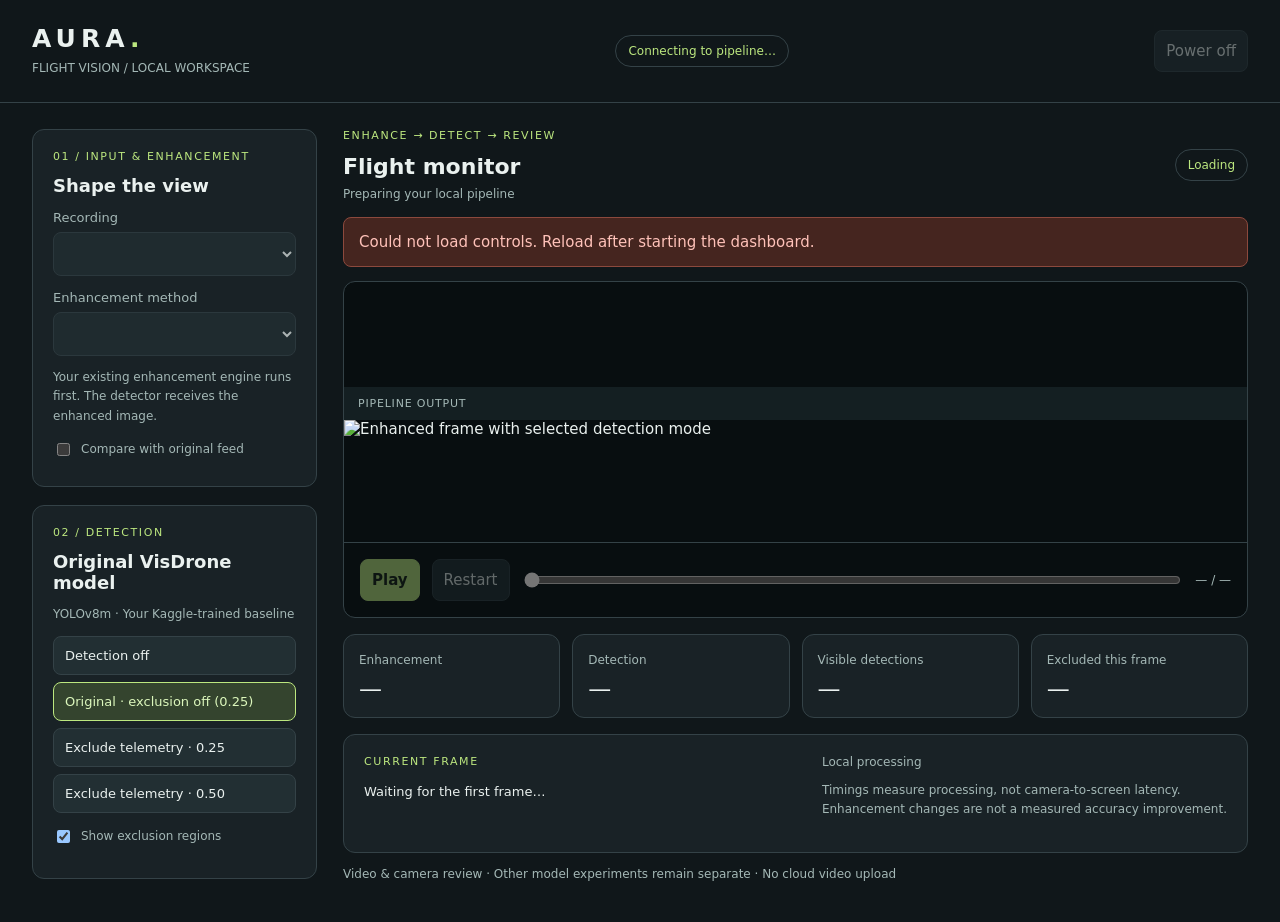
==== ML/dashboard/index.html @ fcadff4b "DONE ML DETECTIONS AND DASHBOARD" ====
<!doctype html>
<html lang="en"><head><meta charset="utf-8"><meta name="viewport" content="width=device-width, initial-scale=1"><title>AURA · Flight vision</title>
<style>
:root{color-scheme:dark;--bg:#10171a;--panel:#192226;--line:#344247;--text:#eaf1ef;--muted:#a4b8b6;--accent:#bce77f}*{box-sizing:border-box}body{margin:0;background:var(--bg);color:var(--text);font:15px system-ui,sans-serif}header{display:flex;align-items:center;justify-content:space-between;padding:24px 32px;border-bottom:1px solid var(--line)}h1{font-size:25px;letter-spacing:5px;margin:0}header p{margin:6px 0 0;color:var(--muted);font-size:12px}button,select,input{font:inherit}button,select{border:1px solid var(--line);background:#222f33;color:var(--text);border-radius:8px;padding:11px;cursor:pointer}button:hover{border-color:var(--accent)}button:focus-visible,select:focus-visible,input:focus-visible{outline:2px solid var(--accent);outline-offset:3px}button:disabled{opacity:.4;cursor:default}.primary{background:var(--accent);color:#152015;border-color:var(--accent);font-weight:650}.badge{font-size:12px;border:1px solid var(--line);padding:8px 12px;border-radius:24px;color:var(--accent)}main{display:grid;grid-template-columns:285px minmax(0,1fr);gap:26px;padding:26px 32px;max-width:1700px;margin:auto}aside{display:flex;flex-direction:column;gap:18px}.card{background:var(--panel);border:1px solid var(--line);border-radius:12px;padding:20px}.eyebrow{font-size:11px;color:var(--accent);letter-spacing:1.6px;text-transform:uppercase;margin-bottom:12px}h2{font-size:18px;margin:0 0 10px}p{line-height:1.6}.muted{color:var(--muted);font-size:12px}label{display:block;color:var(--muted);font-size:13px;margin:14px 0 7px}select{width:100%}.modes{display:grid;gap:7px}.modes button{text-align:left;font-size:13px}.modes button[aria-pressed=true]{border-color:var(--accent);background:#34442e;color:#dcf7bc}.toggle{display:flex;align-items:center;gap:8px;font-size:12px}.workspace{min-width:0}.heading{display:flex;justify-content:space-between;gap:15px;align-items:center;margin-bottom:16px}.heading h2{font-size:22px;margin:0}.path{color:var(--muted);font-size:12px;margin-top:8px}.viewer{background:#080e10;border:1px solid var(--line);border-radius:12px;overflow:hidden}.feeds{display:grid;grid-template-columns:1fr;align-items:center;min-height:260px}.feeds.compare{grid-template-columns:1fr 1fr}.feed{min-width:0;position:relative}.feed img{display:block;width:100%;max-height:66vh;object-fit:contain}.feed small{display:block;padding:10px 14px;background:#141f22;color:var(--muted);font-size:11px;letter-spacing:.8px}.original{display:none}.compare .original{display:block}.transport{padding:16px;display:flex;align-items:center;gap:12px;border-top:1px solid var(--line)}input[type=range]{flex:1;min-width:60px;accent-color:var(--accent)}.stats{display:grid;grid-template-columns:repeat(4,1fr);gap:12px;margin:16px 0}.stats .card{padding:15px}.stats strong{font-size:23px;font-weight:500;display:block;margin-top:8px}.status{color:var(--muted);font-size:12px}.notice{color:#e6c98a;background:#302b20;border:1px solid #625234;border-radius:8px;padding:12px;font-size:12px;line-height:1.6}#error{color:#ffc2b9;background:#45251f;border:1px solid #8c493d;border-radius:8px;padding:15px;margin-bottom:14px}#error:empty{display:none}.bottom{display:flex;justify-content:space-between;gap:20px;align-items:start}.detections{font-size:13px;line-height:1.8}.hidden{display:none!important}@media(max-width:950px){main{grid-template-columns:1fr;padding:18px}aside{display:grid;grid-template-columns:1fr 1fr}.stats{grid-template-columns:1fr 1fr}header{padding:20px}.feeds.compare{grid-template-columns:1fr}}@media(max-width:550px){aside{grid-template-columns:1fr}.heading{align-items:start;flex-direction:column}.transport{flex-wrap:wrap}.badge{max-width:160px}.bottom{display:block}}
</style></head><body>
<header><div><h1>AURA<span style="color:var(--accent)">.</span></h1><p>FLIGHT VISION / LOCAL WORKSPACE</p></div><span class="badge" id="connection">Connecting to pipeline…</span><button id="power" disabled aria-label="Power off pipeline">Power off</button></header>
<main><aside><section class="card"><div class="eyebrow">01 / Input & enhancement</div><h2>Shape the view</h2><label for="source">Recording</label><select id="source" disabled></select><label for="enhancement">Enhancement method</label><select id="enhancement" disabled></select><p class="muted">Your existing enhancement engine runs first. The detector receives the enhanced image.</p><label class="toggle"><input id="compare" type="checkbox"> Compare with original feed</label></section>
<section class="card"><div class="eyebrow">02 / Detection</div><h2>Original VisDrone model</h2><p class="muted">YOLOv8m · Your Kaggle-trained baseline</p><div class="modes" id="modes"><button data-mode="off" aria-pressed="false">Detection off</button><button data-mode="original" aria-pressed="true">Original · exclusion off (0.25)</button><button data-mode="exclude25" aria-pressed="false">Exclude telemetry · 0.25</button><button data-mode="exclude50" aria-pressed="false">Exclude telemetry · 0.50</button></div><label class="toggle"><input id="outlines" type="checkbox" checked> Show exclusion regions</label><p id="warning" class="notice hidden">Exclusion can hide small real targets. At 0.50, genuine low-confidence detections may also disappear.</p><p id="calibration" class="muted"></p></section></aside>
<section class="workspace"><div class="heading"><div><div class="eyebrow">Enhance → Detect → Review</div><h2>Flight monitor</h2><div class="path" id="pipeline">Preparing your local pipeline</div></div><span class="badge" id="status">Loading</span></div><div id="error" role="alert"></div>
<div class="viewer"><div id="powerNotice" class="hidden" style="padding:80px 25px;text-align:center"><h2>Pipeline powered off</h2><p class="muted">Enhancement and detection are stopped. Power on to resume.</p></div><div class="feeds" id="feeds"><div class="feed original"><small>ORIGINAL INPUT</small><img id="raw" alt="Unprocessed original video frame"></div><div class="feed"><small id="outputLabel">PIPELINE OUTPUT</small><img id="output" alt="Enhanced frame with selected detection mode"></div></div><div class="transport"><button class="primary" id="play" disabled>Play</button><button id="restart" disabled>Restart</button><input id="seek" type="range" min="0" max="1" value="0" aria-label="Seek recording" disabled><span id="time" class="status">— / —</span></div></div>
<div class="stats"><div class="card"><span class="status">Enhancement</span><strong id="enhanceTime">—</strong></div><div class="card"><span class="status">Detection</span><strong id="detectTime">—</strong></div><div class="card"><span class="status">Visible detections</span><strong id="count">—</strong></div><div class="card"><span class="status">Excluded this frame</span><strong id="excluded">—</strong></div></div>
<div class="card bottom"><div><div class="eyebrow">Current frame</div><div id="objects" class="detections">Waiting for the first frame…</div></div><div><div id="device" class="status">Local processing</div><p class="muted">Timings measure processing, not camera-to-screen latency.<br>Enhancement changes are not a measured accuracy improvement.</p></div></div><p class="muted">Video & camera review · Other model experiments remain separate · No cloud video upload</p>
</section></main>
<script>
const $=id=>document.getElementById(id);let state=null,pending=-1,busy=false,options=null;
async function control(change){try{const r=await fetch('/api/control',{method:'POST',headers:{'Content-Type':'application/json'},body:JSON.stringify(change)});const v=await r.json();if(!r.ok)throw Error(v.error);pending=v.revision;$('status').textContent='Applying…';}catch(e){$('error').textContent=e.message}}
$('source').onchange=e=>control({source:e.target.value});$('enhancement').onchange=e=>control({enhancement:e.target.value});$('outlines').onchange=e=>control({outlines:e.target.checked});$('compare').onchange=e=>$('feeds').classList.toggle('compare',e.target.checked);
document.querySelectorAll('[data-mode]').forEach(b=>b.onclick=()=>control({detection:b.dataset.mode}));
$('power').onclick=()=>control({powered:!state.config.powered});
$('play').onclick=()=>control({playing:!state.config.playing});$('restart').onclick=()=>control({seek:0});$('seek').onchange=e=>control({seek:Number(e.target.value)});
function clock(n){return Math.floor(n/60)+':'+String(Math.floor(n%60)).padStart(2,'0')}
async function poll(){try{const r=await fetch('/api/frame');if(!r.ok)throw Error('Pipeline unavailable');const s=await r.json();$('connection').textContent='Connected · local pipeline';if((s.revision??-1)<pending)return;state=s;const powered=s.config.powered!==false;$('power').disabled=false;$('power').textContent=powered?'Power off':'Power on';$('power').setAttribute('aria-label',powered?'Power off pipeline':'Power on pipeline');$('power').classList.toggle('primary',!powered);$('powerNotice').classList.toggle('hidden',powered);$('feeds').classList.toggle('hidden',!powered);if(!powered){for(const id of ['enhanceTime','detectTime','count','excluded'])$(id).textContent='—';$('objects').textContent='Processing stopped';$('pipeline').textContent='Standby · selected settings are preserved';}$('error').textContent=s.error||'';$('status').textContent=s.status;$('play').disabled=!s.output;$('restart').disabled=!s.output||s.live;$('seek').disabled=!s.output||s.live;
if(s.live&&!Array.from($('source').options).some(o=>o.value===s.config.source))$('source').add(new Option(s.config.source,s.config.source));$('source').value=s.config.source;$('enhancement').value=s.config.enhancement;$('outlines').checked=s.config.outlines;$('play').textContent=s.live?(s.config.playing?'Pause camera':'Resume camera'):(s.config.playing?'Pause':'Play');
document.querySelectorAll('[data-mode]').forEach(b=>{b.setAttribute('aria-pressed',b.dataset.mode===s.config.detection);b.disabled=false});
$('warning').classList.toggle('hidden',!s.config.detection.startsWith('exclude'));$('calibration').textContent=s.config.detection.startsWith('exclude')?'FPV exclusion on · regions scale to the frame. Check their alignment using the outlines.':'FPV exclusion off · choose an Exclude mode whenever needed.';
if(s.output){$('output').src='data:image/jpeg;base64,'+s.output;$('raw').src='data:image/jpeg;base64,'+s.original;$('seek').max=s.total_frames-1;if(document.activeElement!==$('seek'))$('seek').value=s.frame;$('time').textContent=s.live?'LIVE':clock(s.frame/s.source_fps)+' / '+clock(s.total_frames/s.source_fps);$('enhanceTime').textContent=s.enhancement_ms+' ms';$('detectTime').textContent=s.config.detection==='off'?'Off':s.detection_ms+' ms';$('count').textContent=s.detections.length;$('excluded').textContent=s.excluded_count;$('device').textContent=s.gpu+' · '+s.width+' × '+s.height+' · Frame '+s.frame;$('pipeline').textContent=options.enhancements[s.config.enhancement]+' → '+(s.config.detection==='off'?'Enhancement only':'YOLOv8m VisDrone');$('outputLabel').textContent=options.enhancements[s.config.enhancement].toUpperCase()+' / '+s.config.detection.toUpperCase();const counts={};s.detections.forEach(d=>counts[d.label]=(counts[d.label]||0)+1);$('objects').textContent=Object.entries(counts).map(([k,v])=>k+' × '+v).join(' · ')||(s.config.detection==='off'?'Detection is switched off.':'No detections above the selected threshold.');}
}catch(e){$('connection').textContent='Disconnected';$('power').disabled=true;$('error').textContent='Cannot reach AURA. Keep the dashboard launcher running.';$('play').disabled=true;}finally{setTimeout(poll,100)}}
async function init(){try{options=await(await fetch('/api/options')).json();for(const s of options.sources)$('source').add(new Option(s.split('/').pop(),s));for(const [k,v]of Object.entries(options.enhancements))$('enhancement').add(new Option(v,k));$('source').disabled=false;$('enhancement').disabled=false;poll()}catch(e){$('error').textContent='Could not load controls. Reload after starting the dashboard.'}}init();
</script><script src="/sources.js"></script></body></html>
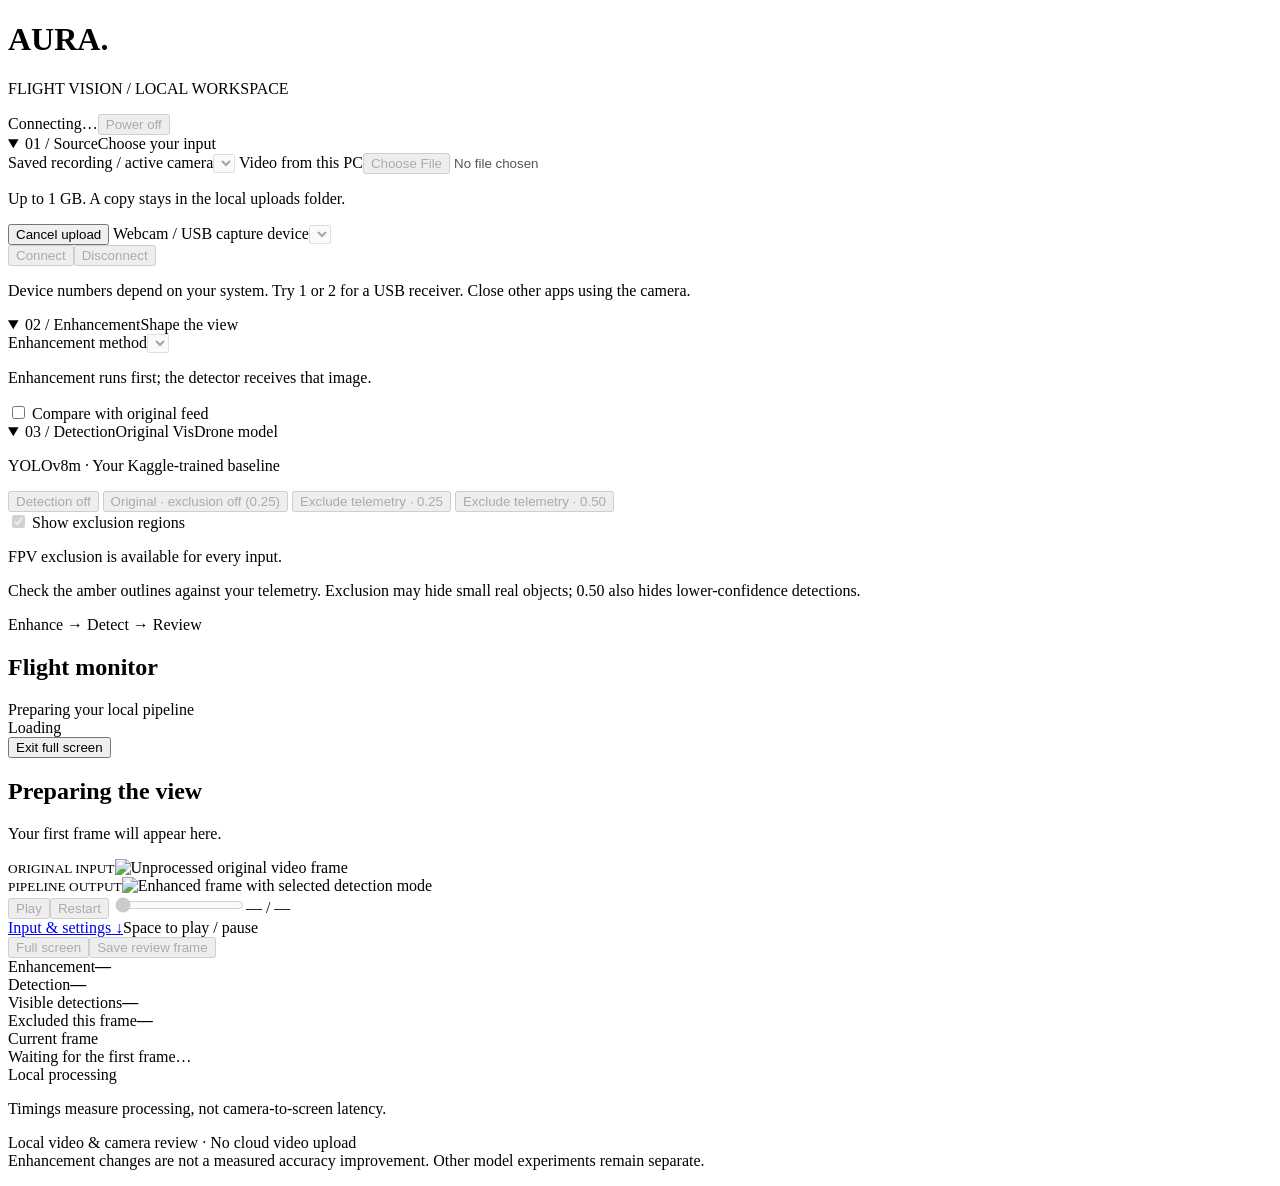
==== commit d5082911: "Complete AURA project handoff and portable setup" ====
--- a/ML/dashboard/index.html
+++ b/ML/dashboard/index.html
@@ -1,29 +1,75 @@
 <!doctype html>
-<html lang="en"><head><meta charset="utf-8"><meta name="viewport" content="width=device-width, initial-scale=1"><title>AURA · Flight vision</title>
-<style>
-:root{color-scheme:dark;--bg:#10171a;--panel:#192226;--line:#344247;--text:#eaf1ef;--muted:#a4b8b6;--accent:#bce77f}*{box-sizing:border-box}body{margin:0;background:var(--bg);color:var(--text);font:15px system-ui,sans-serif}header{display:flex;align-items:center;justify-content:space-between;padding:24px 32px;border-bottom:1px solid var(--line)}h1{font-size:25px;letter-spacing:5px;margin:0}header p{margin:6px 0 0;color:var(--muted);font-size:12px}button,select,input{font:inherit}button,select{border:1px solid var(--line);background:#222f33;color:var(--text);border-radius:8px;padding:11px;cursor:pointer}button:hover{border-color:var(--accent)}button:focus-visible,select:focus-visible,input:focus-visible{outline:2px solid var(--accent);outline-offset:3px}button:disabled{opacity:.4;cursor:default}.primary{background:var(--accent);color:#152015;border-color:var(--accent);font-weight:650}.badge{font-size:12px;border:1px solid var(--line);padding:8px 12px;border-radius:24px;color:var(--accent)}main{display:grid;grid-template-columns:285px minmax(0,1fr);gap:26px;padding:26px 32px;max-width:1700px;margin:auto}aside{display:flex;flex-direction:column;gap:18px}.card{background:var(--panel);border:1px solid var(--line);border-radius:12px;padding:20px}.eyebrow{font-size:11px;color:var(--accent);letter-spacing:1.6px;text-transform:uppercase;margin-bottom:12px}h2{font-size:18px;margin:0 0 10px}p{line-height:1.6}.muted{color:var(--muted);font-size:12px}label{display:block;color:var(--muted);font-size:13px;margin:14px 0 7px}select{width:100%}.modes{display:grid;gap:7px}.modes button{text-align:left;font-size:13px}.modes button[aria-pressed=true]{border-color:var(--accent);background:#34442e;color:#dcf7bc}.toggle{display:flex;align-items:center;gap:8px;font-size:12px}.workspace{min-width:0}.heading{display:flex;justify-content:space-between;gap:15px;align-items:center;margin-bottom:16px}.heading h2{font-size:22px;margin:0}.path{color:var(--muted);font-size:12px;margin-top:8px}.viewer{background:#080e10;border:1px solid var(--line);border-radius:12px;overflow:hidden}.feeds{display:grid;grid-template-columns:1fr;align-items:center;min-height:260px}.feeds.compare{grid-template-columns:1fr 1fr}.feed{min-width:0;position:relative}.feed img{display:block;width:100%;max-height:66vh;object-fit:contain}.feed small{display:block;padding:10px 14px;background:#141f22;color:var(--muted);font-size:11px;letter-spacing:.8px}.original{display:none}.compare .original{display:block}.transport{padding:16px;display:flex;align-items:center;gap:12px;border-top:1px solid var(--line)}input[type=range]{flex:1;min-width:60px;accent-color:var(--accent)}.stats{display:grid;grid-template-columns:repeat(4,1fr);gap:12px;margin:16px 0}.stats .card{padding:15px}.stats strong{font-size:23px;font-weight:500;display:block;margin-top:8px}.status{color:var(--muted);font-size:12px}.notice{color:#e6c98a;background:#302b20;border:1px solid #625234;border-radius:8px;padding:12px;font-size:12px;line-height:1.6}#error{color:#ffc2b9;background:#45251f;border:1px solid #8c493d;border-radius:8px;padding:15px;margin-bottom:14px}#error:empty{display:none}.bottom{display:flex;justify-content:space-between;gap:20px;align-items:start}.detections{font-size:13px;line-height:1.8}.hidden{display:none!important}@media(max-width:950px){main{grid-template-columns:1fr;padding:18px}aside{display:grid;grid-template-columns:1fr 1fr}.stats{grid-template-columns:1fr 1fr}header{padding:20px}.feeds.compare{grid-template-columns:1fr}}@media(max-width:550px){aside{grid-template-columns:1fr}.heading{align-items:start;flex-direction:column}.transport{flex-wrap:wrap}.badge{max-width:160px}.bottom{display:block}}
-</style></head><body>
-<header><div><h1>AURA<span style="color:var(--accent)">.</span></h1><p>FLIGHT VISION / LOCAL WORKSPACE</p></div><span class="badge" id="connection">Connecting to pipeline…</span><button id="power" disabled aria-label="Power off pipeline">Power off</button></header>
-<main><aside><section class="card"><div class="eyebrow">01 / Input & enhancement</div><h2>Shape the view</h2><label for="source">Recording</label><select id="source" disabled></select><label for="enhancement">Enhancement method</label><select id="enhancement" disabled></select><p class="muted">Your existing enhancement engine runs first. The detector receives the enhanced image.</p><label class="toggle"><input id="compare" type="checkbox"> Compare with original feed</label></section>
-<section class="card"><div class="eyebrow">02 / Detection</div><h2>Original VisDrone model</h2><p class="muted">YOLOv8m · Your Kaggle-trained baseline</p><div class="modes" id="modes"><button data-mode="off" aria-pressed="false">Detection off</button><button data-mode="original" aria-pressed="true">Original · exclusion off (0.25)</button><button data-mode="exclude25" aria-pressed="false">Exclude telemetry · 0.25</button><button data-mode="exclude50" aria-pressed="false">Exclude telemetry · 0.50</button></div><label class="toggle"><input id="outlines" type="checkbox" checked> Show exclusion regions</label><p id="warning" class="notice hidden">Exclusion can hide small real targets. At 0.50, genuine low-confidence detections may also disappear.</p><p id="calibration" class="muted"></p></section></aside>
-<section class="workspace"><div class="heading"><div><div class="eyebrow">Enhance → Detect → Review</div><h2>Flight monitor</h2><div class="path" id="pipeline">Preparing your local pipeline</div></div><span class="badge" id="status">Loading</span></div><div id="error" role="alert"></div>
-<div class="viewer"><div id="powerNotice" class="hidden" style="padding:80px 25px;text-align:center"><h2>Pipeline powered off</h2><p class="muted">Enhancement and detection are stopped. Power on to resume.</p></div><div class="feeds" id="feeds"><div class="feed original"><small>ORIGINAL INPUT</small><img id="raw" alt="Unprocessed original video frame"></div><div class="feed"><small id="outputLabel">PIPELINE OUTPUT</small><img id="output" alt="Enhanced frame with selected detection mode"></div></div><div class="transport"><button class="primary" id="play" disabled>Play</button><button id="restart" disabled>Restart</button><input id="seek" type="range" min="0" max="1" value="0" aria-label="Seek recording" disabled><span id="time" class="status">— / —</span></div></div>
-<div class="stats"><div class="card"><span class="status">Enhancement</span><strong id="enhanceTime">—</strong></div><div class="card"><span class="status">Detection</span><strong id="detectTime">—</strong></div><div class="card"><span class="status">Visible detections</span><strong id="count">—</strong></div><div class="card"><span class="status">Excluded this frame</span><strong id="excluded">—</strong></div></div>
-<div class="card bottom"><div><div class="eyebrow">Current frame</div><div id="objects" class="detections">Waiting for the first frame…</div></div><div><div id="device" class="status">Local processing</div><p class="muted">Timings measure processing, not camera-to-screen latency.<br>Enhancement changes are not a measured accuracy improvement.</p></div></div><p class="muted">Video & camera review · Other model experiments remain separate · No cloud video upload</p>
-</section></main>
-<script>
-const $=id=>document.getElementById(id);let state=null,pending=-1,busy=false,options=null;
-async function control(change){try{const r=await fetch('/api/control',{method:'POST',headers:{'Content-Type':'application/json'},body:JSON.stringify(change)});const v=await r.json();if(!r.ok)throw Error(v.error);pending=v.revision;$('status').textContent='Applying…';}catch(e){$('error').textContent=e.message}}
-$('source').onchange=e=>control({source:e.target.value});$('enhancement').onchange=e=>control({enhancement:e.target.value});$('outlines').onchange=e=>control({outlines:e.target.checked});$('compare').onchange=e=>$('feeds').classList.toggle('compare',e.target.checked);
-document.querySelectorAll('[data-mode]').forEach(b=>b.onclick=()=>control({detection:b.dataset.mode}));
-$('power').onclick=()=>control({powered:!state.config.powered});
-$('play').onclick=()=>control({playing:!state.config.playing});$('restart').onclick=()=>control({seek:0});$('seek').onchange=e=>control({seek:Number(e.target.value)});
-function clock(n){return Math.floor(n/60)+':'+String(Math.floor(n%60)).padStart(2,'0')}
-async function poll(){try{const r=await fetch('/api/frame');if(!r.ok)throw Error('Pipeline unavailable');const s=await r.json();$('connection').textContent='Connected · local pipeline';if((s.revision??-1)<pending)return;state=s;const powered=s.config.powered!==false;$('power').disabled=false;$('power').textContent=powered?'Power off':'Power on';$('power').setAttribute('aria-label',powered?'Power off pipeline':'Power on pipeline');$('power').classList.toggle('primary',!powered);$('powerNotice').classList.toggle('hidden',powered);$('feeds').classList.toggle('hidden',!powered);if(!powered){for(const id of ['enhanceTime','detectTime','count','excluded'])$(id).textContent='—';$('objects').textContent='Processing stopped';$('pipeline').textContent='Standby · selected settings are preserved';}$('error').textContent=s.error||'';$('status').textContent=s.status;$('play').disabled=!s.output;$('restart').disabled=!s.output||s.live;$('seek').disabled=!s.output||s.live;
-if(s.live&&!Array.from($('source').options).some(o=>o.value===s.config.source))$('source').add(new Option(s.config.source,s.config.source));$('source').value=s.config.source;$('enhancement').value=s.config.enhancement;$('outlines').checked=s.config.outlines;$('play').textContent=s.live?(s.config.playing?'Pause camera':'Resume camera'):(s.config.playing?'Pause':'Play');
-document.querySelectorAll('[data-mode]').forEach(b=>{b.setAttribute('aria-pressed',b.dataset.mode===s.config.detection);b.disabled=false});
-$('warning').classList.toggle('hidden',!s.config.detection.startsWith('exclude'));$('calibration').textContent=s.config.detection.startsWith('exclude')?'FPV exclusion on · regions scale to the frame. Check their alignment using the outlines.':'FPV exclusion off · choose an Exclude mode whenever needed.';
-if(s.output){$('output').src='data:image/jpeg;base64,'+s.output;$('raw').src='data:image/jpeg;base64,'+s.original;$('seek').max=s.total_frames-1;if(document.activeElement!==$('seek'))$('seek').value=s.frame;$('time').textContent=s.live?'LIVE':clock(s.frame/s.source_fps)+' / '+clock(s.total_frames/s.source_fps);$('enhanceTime').textContent=s.enhancement_ms+' ms';$('detectTime').textContent=s.config.detection==='off'?'Off':s.detection_ms+' ms';$('count').textContent=s.detections.length;$('excluded').textContent=s.excluded_count;$('device').textContent=s.gpu+' · '+s.width+' × '+s.height+' · Frame '+s.frame;$('pipeline').textContent=options.enhancements[s.config.enhancement]+' → '+(s.config.detection==='off'?'Enhancement only':'YOLOv8m VisDrone');$('outputLabel').textContent=options.enhancements[s.config.enhancement].toUpperCase()+' / '+s.config.detection.toUpperCase();const counts={};s.detections.forEach(d=>counts[d.label]=(counts[d.label]||0)+1);$('objects').textContent=Object.entries(counts).map(([k,v])=>k+' × '+v).join(' · ')||(s.config.detection==='off'?'Detection is switched off.':'No detections above the selected threshold.');}
-}catch(e){$('connection').textContent='Disconnected';$('power').disabled=true;$('error').textContent='Cannot reach AURA. Keep the dashboard launcher running.';$('play').disabled=true;}finally{setTimeout(poll,100)}}
-async function init(){try{options=await(await fetch('/api/options')).json();for(const s of options.sources)$('source').add(new Option(s.split('/').pop(),s));for(const [k,v]of Object.entries(options.enhancements))$('enhancement').add(new Option(v,k));$('source').disabled=false;$('enhancement').disabled=false;poll()}catch(e){$('error').textContent='Could not load controls. Reload after starting the dashboard.'}}init();
-</script><script src="/sources.js"></script></body></html>
+<html lang="en">
+<head>
+  <meta charset="utf-8">
+  <meta name="viewport" content="width=device-width, initial-scale=1">
+  <title>AURA · Flight vision</title>
+  <link rel="stylesheet" href="/style.css">
+  <script src="/app.js" defer></script>
+</head>
+<body>
+<header>
+  <div><h1>AURA<span>.</span></h1><p>FLIGHT VISION / LOCAL WORKSPACE</p></div>
+  <div class="header-actions"><span class="badge" id="connection" role="status">Connecting…</span><button id="power" disabled aria-label="Power off pipeline">Power off</button></div>
+</header>
+<main>
+  <aside id="controls" aria-label="Pipeline controls">
+    <details class="card" open>
+      <summary><span class="eyebrow">01 / Source</span>Choose your input</summary>
+      <label for="source">Saved recording / active camera</label><select id="source" disabled></select>
+      <label for="videoFile">Video from this PC</label><input id="videoFile" type="file" accept=".mp4,.mov,.avi,.mkv,.webm,.m4v" disabled>
+      <p class="muted">Up to 1 GB. A copy stays in the local uploads folder.</p>
+      <div id="uploadStatus" class="status" role="status"></div><button id="cancelUpload" class="hidden">Cancel upload</button>
+      <label for="cameraIndex">Webcam / USB capture device</label><select id="cameraIndex" disabled></select>
+      <div class="button-row"><button id="connectCamera" disabled>Connect</button><button id="disconnectCamera" disabled>Disconnect</button></div>
+      <p class="muted">Device numbers depend on your system. Try 1 or 2 for a USB receiver. Close other apps using the camera.</p>
+    </details>
+    <details class="card" open>
+      <summary><span class="eyebrow">02 / Enhancement</span>Shape the view</summary>
+      <label for="enhancement">Enhancement method</label><select id="enhancement" disabled></select>
+      <p class="muted">Enhancement runs first; the detector receives that image.</p>
+      <label class="toggle"><input id="compare" type="checkbox"> Compare with original feed</label>
+    </details>
+    <details class="card" open>
+      <summary><span class="eyebrow">03 / Detection</span>Original VisDrone model</summary>
+      <p class="muted">YOLOv8m · Your Kaggle-trained baseline</p>
+      <div class="modes" id="modes" aria-label="Detection mode">
+        <button data-mode="off" aria-pressed="false" disabled>Detection off</button>
+        <button data-mode="original" aria-pressed="false" disabled>Original · exclusion off (0.25)</button>
+        <button data-mode="exclude25" aria-pressed="true" disabled>Exclude telemetry · 0.25</button>
+        <button data-mode="exclude50" aria-pressed="false" disabled>Exclude telemetry · 0.50</button>
+      </div>
+      <label class="toggle"><input id="outlines" type="checkbox" checked disabled> Show exclusion regions</label>
+      <p id="calibration" class="muted">FPV exclusion is available for every input.</p>
+      <p id="warning" class="notice">Check the amber outlines against your telemetry. Exclusion may hide small real objects; 0.50 also hides lower-confidence detections.</p>
+    </details>
+  </aside>
+  <section class="workspace" aria-label="Flight monitor">
+    <div class="heading"><div><div class="eyebrow">Enhance → Detect → Review</div><h2>Flight monitor</h2><div class="path" id="pipeline">Preparing your local pipeline</div></div><span class="badge" id="status" role="status">Loading</span></div>
+    <div id="error" role="alert"></div>
+    <div class="viewer" id="viewer">
+      <button class="fullscreen-exit" id="exitFullscreen">Exit full screen</button>
+      <div id="emptyState" class="empty"><h2 id="emptyTitle">Preparing the view</h2><p id="emptyMessage">Your first frame will appear here.</p></div>
+      <div class="feeds hidden" id="feeds">
+        <div class="feed original"><small>ORIGINAL INPUT</small><img id="raw" alt="Unprocessed original video frame"></div>
+        <div class="feed"><small id="outputLabel">PIPELINE OUTPUT</small><img id="output" alt="Enhanced frame with selected detection mode"></div>
+      </div>
+      <div class="transport">
+        <button class="primary" id="play" disabled>Play</button><button id="restart" disabled>Restart</button>
+        <input id="seek" type="range" min="0" max="1" value="0" aria-label="Seek recording" disabled><span id="time" class="status">— / —</span>
+      </div>
+    </div>
+    <div class="review-actions"><a class="control-link" href="#controls">Input & settings ↓</a><span class="muted">Space to play / pause</span><div class="button-row"><button id="fullscreen" disabled>Full screen</button><button id="saveReview" disabled>Save review frame</button></div></div>
+    <div class="stats">
+      <div class="card"><span class="status">Enhancement</span><strong id="enhanceTime">—</strong></div>
+      <div class="card"><span class="status">Detection</span><strong id="detectTime">—</strong></div>
+      <div class="card"><span class="status">Visible detections</span><strong id="count">—</strong></div>
+      <div class="card"><span class="status">Excluded this frame</span><strong id="excluded">—</strong></div>
+    </div>
+    <div class="card bottom"><div><div class="eyebrow">Current frame</div><div id="objects" class="detections">Waiting for the first frame…</div></div><div><div id="device" class="status">Local processing</div><p id="timingNote" class="muted">Timings measure processing, not camera-to-screen latency.</p></div></div>
+    <div id="reviewStatus" class="status" role="status"></div>
+    <p class="footer-note">Local video & camera review · No cloud video upload<br>Enhancement changes are not a measured accuracy improvement. Other model experiments remain separate.</p>
+  </section>
+</main>
+</body>
+</html>
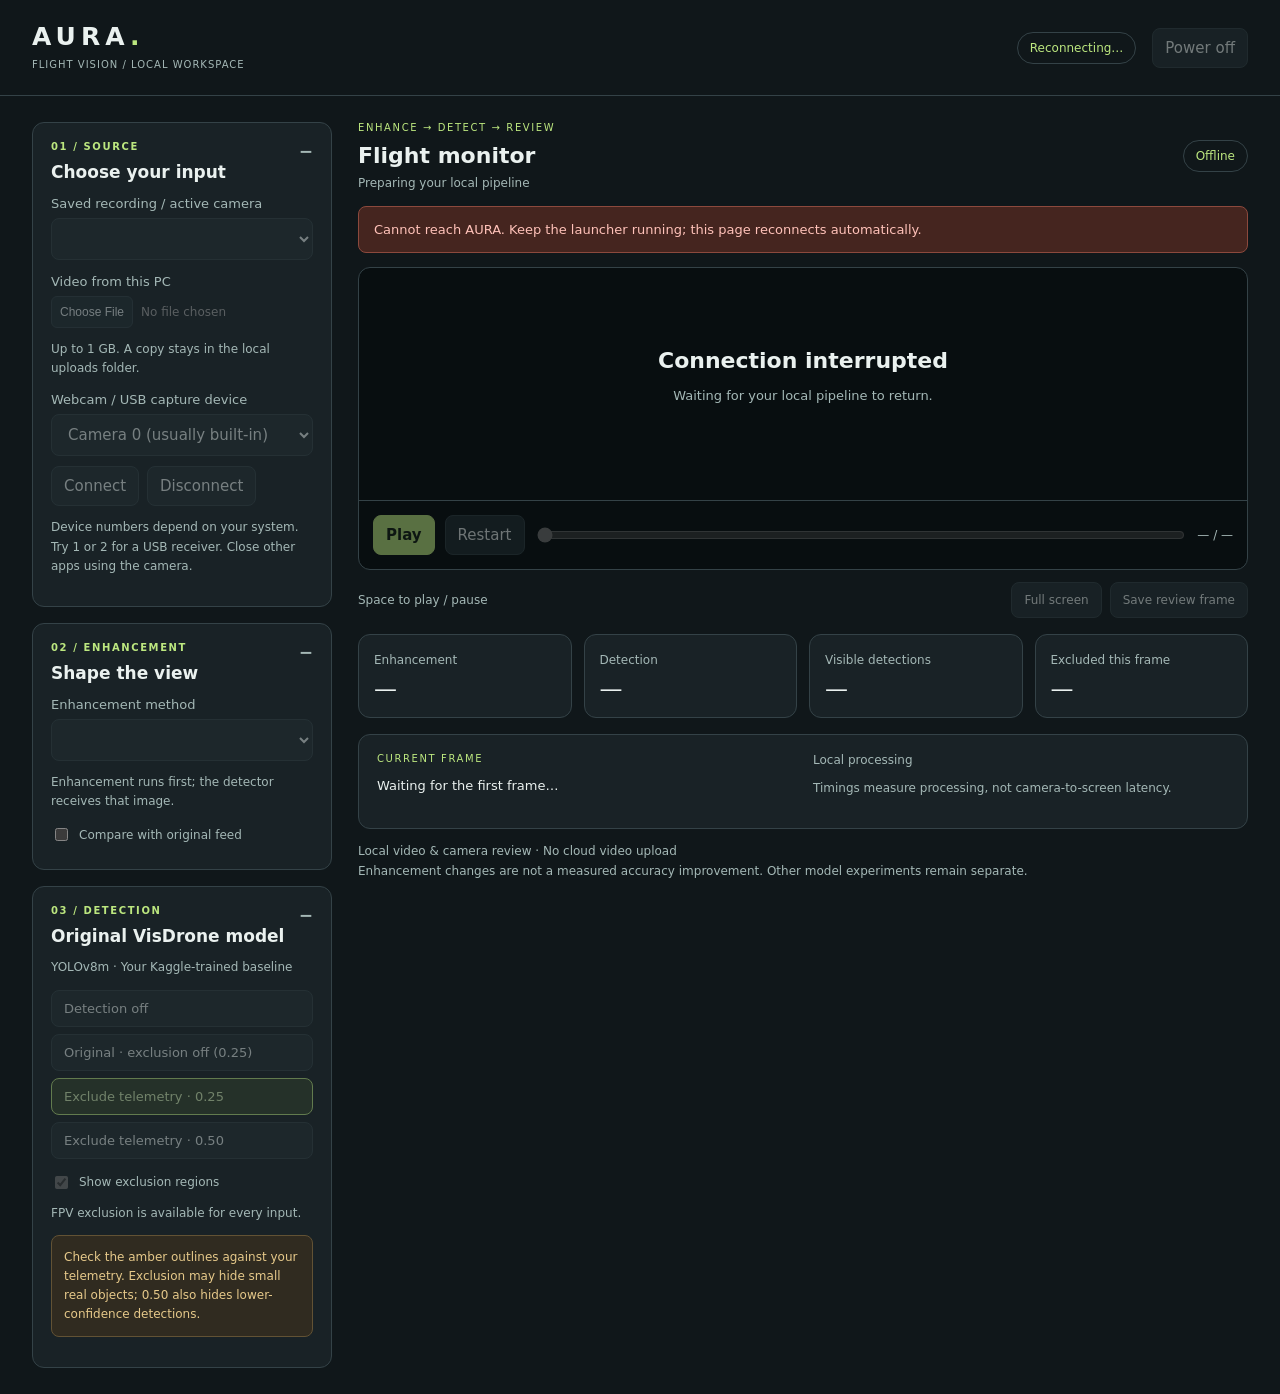
==== commit 22b1e30b: "Integrate detection workspace and complete portable project handover" ====
--- a/ML/dashboard/index.html
+++ b/ML/dashboard/index.html
@@ -4,8 +4,8 @@
   <meta charset="utf-8">
   <meta name="viewport" content="width=device-width, initial-scale=1">
   <title>AURA · Flight vision</title>
-  <link rel="stylesheet" href="/style.css">
-  <script src="/app.js" defer></script>
+  <link rel="stylesheet" href="style.css">
+  <script src="app.js" defer></script>
 </head>
 <body>
 <header>
--- a/ML/dashboard/style.css
+++ b/ML/dashboard/style.css
@@ -0,0 +1,7 @@
+:root{color-scheme:dark;--bg:#10171a;--panel:#192226;--line:#344247;--text:#eaf1ef;--muted:#a4b8b6;--accent:#bce77f}
+*{box-sizing:border-box}html{scroll-behavior:smooth}body{margin:0;background:var(--bg);color:var(--text);font:15px system-ui,sans-serif}header{display:flex;align-items:center;justify-content:space-between;gap:20px;padding:22px 32px;border-bottom:1px solid var(--line)}h1{font-size:25px;letter-spacing:5px;margin:0}h1 span{color:var(--accent)}header p{margin:6px 0 0;color:var(--muted);font-size:10px;letter-spacing:1px}.header-actions{display:flex;align-items:center;gap:16px}button,select,input{font:inherit}button,select{border:1px solid var(--line);background:#222f33;color:var(--text);border-radius:8px;padding:10px 12px;cursor:pointer}button:hover{border-color:var(--accent)}button:focus-visible,select:focus-visible,input:focus-visible,a:focus-visible,summary:focus-visible{outline:2px solid var(--accent);outline-offset:3px}button:disabled,input:disabled,select:disabled{opacity:.45;cursor:default}button{transition:background .15s}.primary{background:var(--accent);color:#152015;border-color:var(--accent);font-weight:650}.badge{font-size:12px;border:1px solid var(--line);padding:8px 12px;border-radius:24px;color:var(--accent);white-space:nowrap}main{display:grid;grid-template-columns:300px minmax(0,1fr);gap:26px;padding:26px 32px;max-width:1700px;margin:auto;align-items:start}aside{display:flex;flex-direction:column;gap:16px;scroll-margin-top:20px}.card{background:var(--panel);border:1px solid var(--line);border-radius:12px;padding:18px}.eyebrow{display:block;font-size:10px;color:var(--accent);letter-spacing:1.6px;text-transform:uppercase;margin-bottom:10px}summary{cursor:pointer;font-size:17px;font-weight:550;list-style:none;position:relative;padding-right:20px}summary::-webkit-details-marker{display:none}summary::after{content:'+';position:absolute;right:0;top:0;color:var(--muted)}details[open]>summary::after{content:'−'}h2{font-size:22px;margin:0 0 10px}p{line-height:1.6}.muted,.footer-note{color:var(--muted);font-size:12px}.footer-note{line-height:1.7}label{display:block;color:var(--muted);font-size:13px;margin:14px 0 7px}select{width:100%}input[type=file]{width:100%;font-size:12px}input[type=file]::file-selector-button{border:1px solid var(--line);padding:8px;border-radius:6px;background:#222f33;color:var(--text);margin-right:8px;cursor:pointer}.button-row{display:flex;flex-wrap:wrap;gap:8px;margin-top:10px}.modes{display:grid;gap:7px}.modes button{text-align:left;font-size:13px}.modes button[aria-pressed=true]{border-color:var(--accent);background:#34442e;color:#dcf7bc}.toggle{display:flex;align-items:center;gap:8px;font-size:12px}input[type=checkbox]{accent-color:var(--accent)}.workspace{min-width:0}.heading{display:flex;justify-content:space-between;gap:15px;align-items:center;margin-bottom:16px}.heading h2{margin:0}.path{color:var(--muted);font-size:12px;margin-top:8px}.viewer{background:#080e10;border:1px solid var(--line);border-radius:12px;overflow:hidden}.feeds{display:grid;grid-template-columns:1fr;align-items:center;min-height:220px}.feeds.compare{grid-template-columns:1fr 1fr}.feed{min-width:0}.feed img{display:block;width:100%;max-height:62vh;object-fit:contain}.feed small{display:block;padding:10px 14px;background:#141f22;color:var(--muted);font-size:10px;letter-spacing:.8px}.original{display:none}.compare .original{display:block}.transport{padding:14px;display:flex;align-items:center;gap:10px;border-top:1px solid var(--line)}input[type=range]{flex:1;min-width:60px;accent-color:var(--accent)}.stats{display:grid;grid-template-columns:repeat(4,1fr);gap:12px;margin:16px 0}.stats .card{padding:15px}.stats strong{font-size:23px;font-weight:500;display:block;margin-top:8px}.status{color:var(--muted);font-size:12px}.notice{color:#e6c98a;background:#302b20;border:1px solid #625234;border-radius:8px;padding:12px;font-size:12px;line-height:1.6}#error{color:#ffc2b9;background:#45251f;border:1px solid #8c493d;border-radius:8px;padding:15px;margin-bottom:14px;font-size:13px}#error:empty{display:none}.bottom{display:flex;justify-content:space-between;gap:20px;align-items:start}.bottom>div{flex:1}.detections{font-size:13px;line-height:1.8}.empty{padding:80px 25px;text-align:center;color:var(--muted)}.empty h2{color:var(--text)}.empty p{font-size:13px}.review-actions{display:flex;justify-content:space-between;align-items:center;gap:12px;margin-top:12px}.review-actions .button-row{margin:0}.review-actions button{font-size:12px}.control-link{display:none;color:var(--accent);font-size:13px}#reviewStatus{margin-top:12px}.hidden{display:none!important}.viewer:fullscreen{display:flex;flex-direction:column;justify-content:center;border:0;border-radius:0}.viewer:fullscreen .feed img{max-height:85vh}.viewer:fullscreen .feeds{flex:1}.viewer:fullscreen .transport{flex-shrink:0}
+@media(max-width:1100px){main{padding:22px;gap:20px;grid-template-columns:270px minmax(0,1fr)}.stats{grid-template-columns:1fr 1fr}.bottom{display:block}}
+@media(max-width:950px){main{display:flex;flex-direction:column;padding:18px}.workspace{order:0;width:100%}aside{order:1;width:100%;display:grid;grid-template-columns:repeat(2,minmax(0,1fr));align-items:start}aside details:first-child{grid-row:span 2}.control-link{display:block}.review-actions>span{display:none}header{padding:18px}.feeds.compare{grid-template-columns:1fr 1fr}.feed img{max-height:55vh}}
+@media(max-width:550px){aside{grid-template-columns:1fr}.header-actions{gap:8px}.header-actions .badge{max-width:100px;overflow:hidden;text-overflow:ellipsis;font-size:10px}header{padding:16px;gap:12px}header p{font-size:8px}.heading{align-items:start}.heading h2{font-size:20px}.transport{flex-wrap:wrap}.transport input{min-width:80px}.transport button{font-size:12px}.feeds.compare{grid-template-columns:1fr}.review-actions{flex-wrap:wrap}.stats{gap:8px}.stats .card{padding:12px}.stats strong{font-size:20px}}
+.fullscreen-exit{display:none}.viewer:fullscreen .fullscreen-exit{display:block;position:absolute;right:12px;top:10px;z-index:1;font-size:12px}#power{white-space:nowrap}
+@media(prefers-reduced-motion:reduce){html{scroll-behavior:auto}button{transition:none}}
